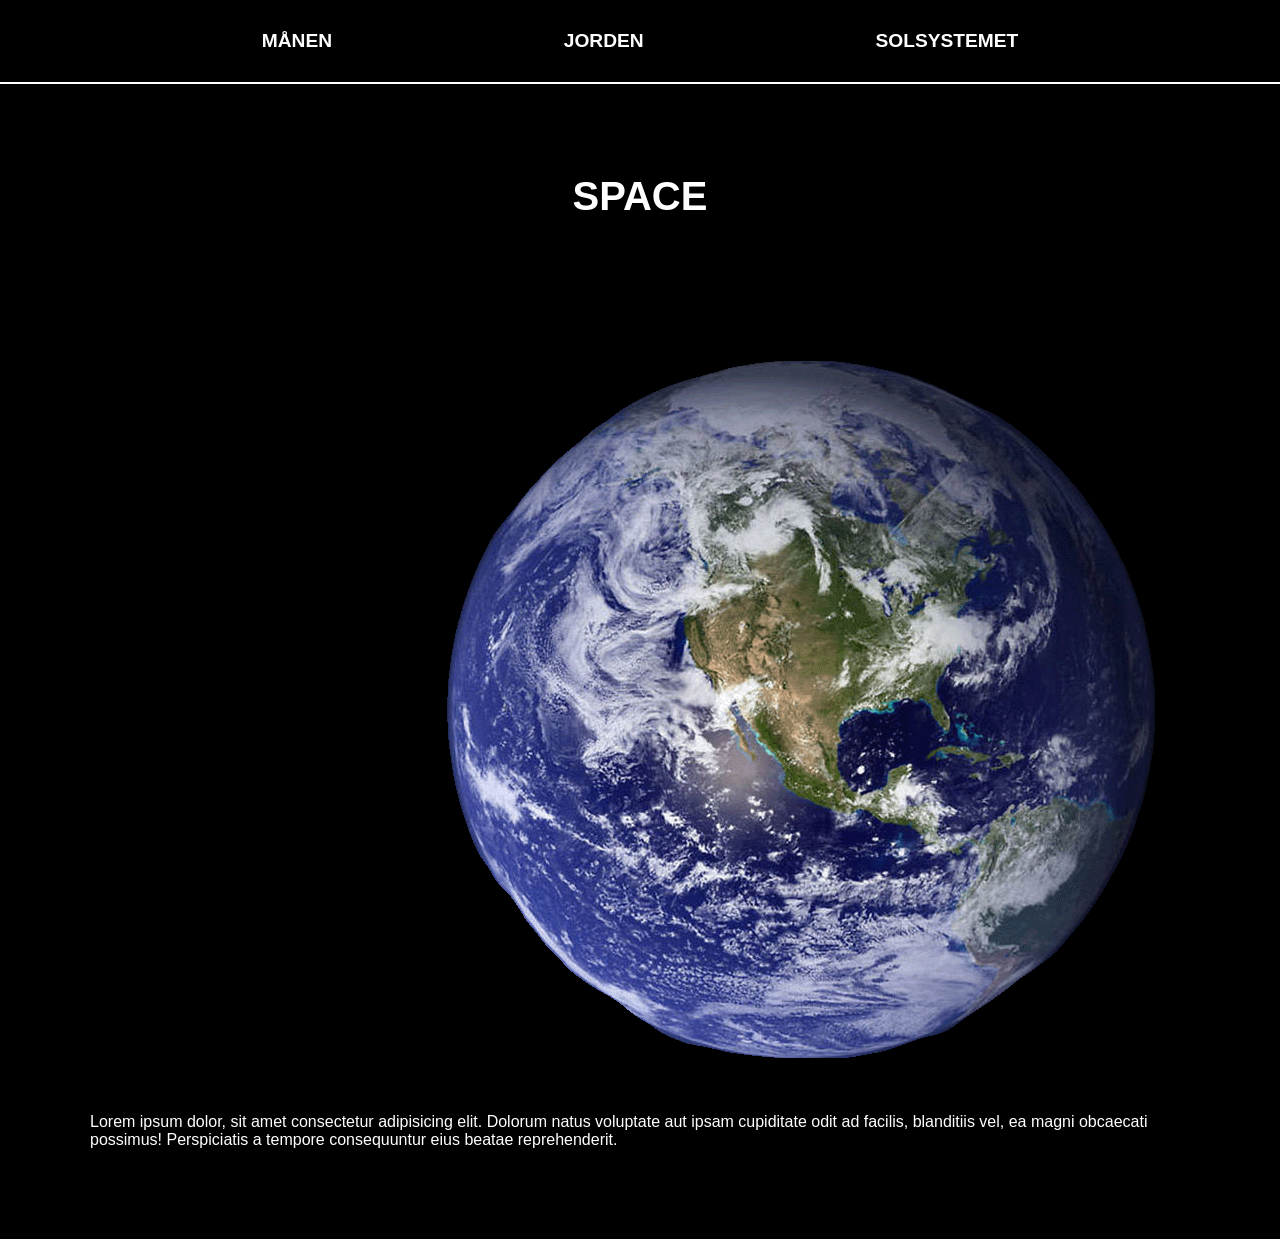
==== index.html @ e1d9471d "Start" ====
<!DOCTYPE html>
<html lang="en">
<head>
  <meta charset="UTF-8">
  <meta name="viewport" content="width=device-width, initial-scale=1.0">
  <link rel="stylesheet" href="css/style.css">
  <title>Document</title>
</head>


<body>
  <div id="wrapper">
    <nav id="n">
      <a href="">MÅNEN</a>
      <a href="">JORDEN</a>
      <a href="">SOLSYSTEMET</a>

    </nav>
    <header id="h">
      SPACE
    </header>
    <main id="m">
      <img src="img/jorden_nasa.png" alt="jorden_nasa">
      Lorem ipsum dolor, sit amet consectetur adipisicing elit. Dolorum natus voluptate aut ipsam cupiditate odit ad facilis, blanditiis vel, ea magni obcaecati possimus! Perspiciatis a tempore consequuntur eius beatae reprehenderit.
    </main>
   


  </div>
 
</body>
</html>
---- css/style.css ----
#wrapper {
    width: 100%;
    position: absolute;
    top: 0;
    left: 0;
    grid-template-areas:
        "n n n n n n"
        "h h h h h h"
        "m m m m m m"
        "m m m m m m"
        "f f f f f f";
    /*background-image: url("/img/spacebackground.jpg");*/
    background-color: black;
    background-size: 100% 100%;
}

#n {
    grid-area: n;
    padding: 30px;
    color: white;
    border-bottom: 2px solid white;
    font-family: sans-serif;
    font-weight:bold;
    font-size: larger;
    justify-content: space-evenly;
    display: flex;
}

a {
    color: rgb(255, 255, 255);
    text-decoration: none;
}

#h {
    grid-area: h;
    font-weight: bold;
    text-align: center;
    color: white;
    font-family: sans-serif;
    font-size: 40px;
    padding-top: 10vh;
}

#m {
    grid-area: m;
    color: white;
    padding: 10vh;
    padding-top: 10vh;
    font-family: sans-serif;
}
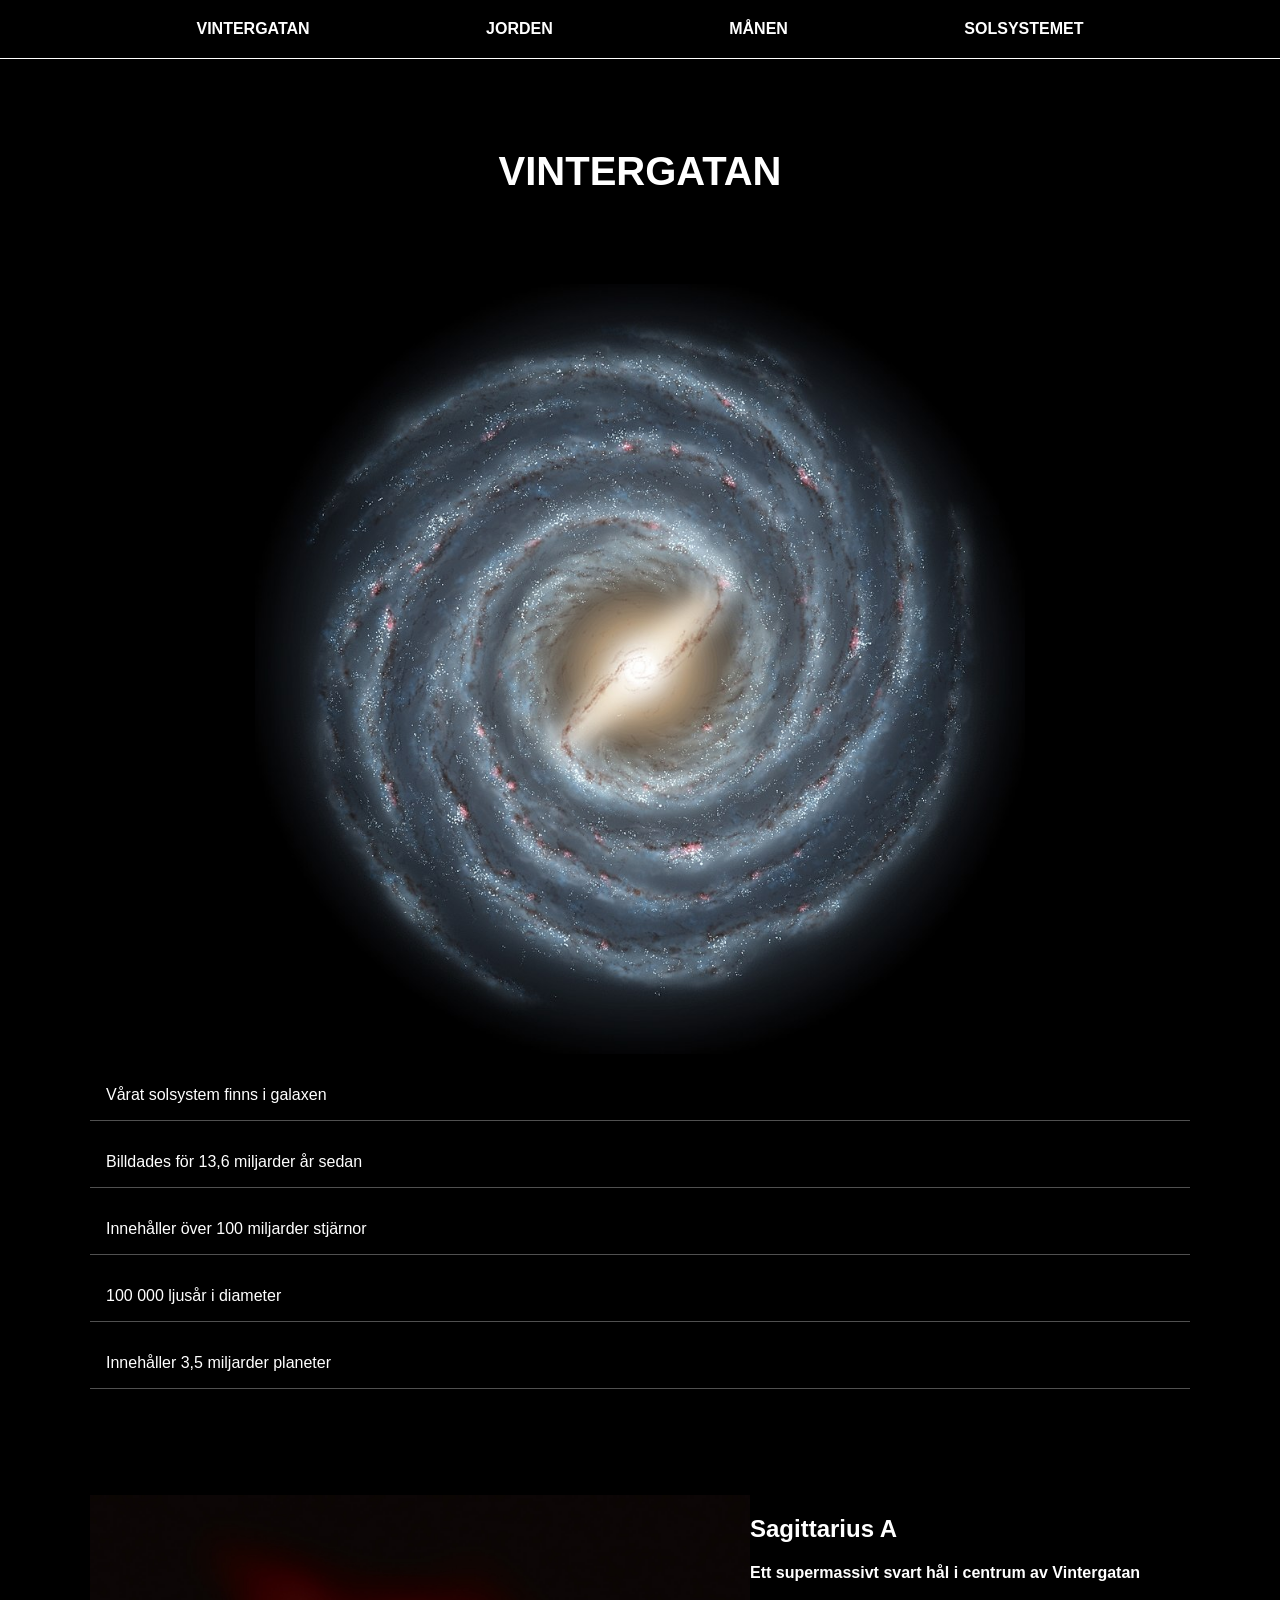
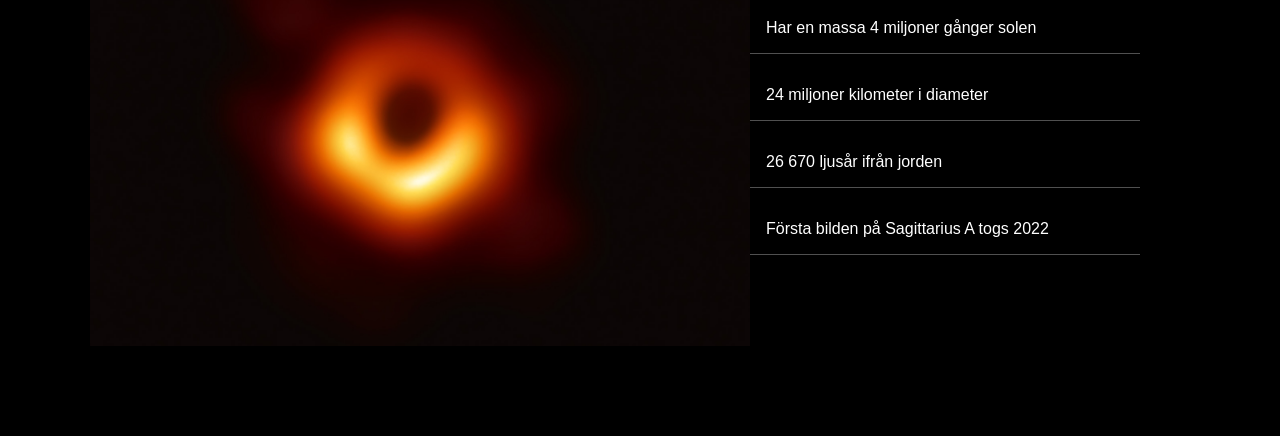
==== commit 917108cc: "v.11" ====
--- a/index.html
+++ b/index.html
@@ -11,17 +11,39 @@
 <body>
   <div id="wrapper">
     <nav id="n">
-      <a href="">MÅNEN</a>
-      <a href="">JORDEN</a>
+      <a href="index.html">VINTERGATAN</a>
+      <a href="jorden.html">JORDEN</a>
+      <a href="manen.html">MÅNEN</a>
       <a href="">SOLSYSTEMET</a>
 
     </nav>
     <header id="h">
-      SPACE
+      VINTERGATAN
     </header>
     <main id="m">
-      <img src="img/jorden_nasa.png" alt="jorden_nasa">
-      Lorem ipsum dolor, sit amet consectetur adipisicing elit. Dolorum natus voluptate aut ipsam cupiditate odit ad facilis, blanditiis vel, ea magni obcaecati possimus! Perspiciatis a tempore consequuntur eius beatae reprehenderit.
+      <img src="img/Milky_Way_2005.jpg" style="width:70%" alt="vintergatan" class="center">
+      
+      <div>
+        <p>Vårat solsystem finns i galaxen</p>
+        <p>Billdades för 13,6 miljarder år sedan</p>
+        <p>Innehåller över 100 miljarder stjärnor</p>
+        <p>100 000 ljusår i diameter</p>
+        <p>Innehåller 3,5 miljarder planeter</p>
+      
+      </div>
+
+      <div class="sagittarius-section">
+        <img src="img/sgra.jpg" width="60%" alt="sagittarius">
+
+        <div class="sagittarius-text">
+          <h2>Sagittarius A</h2>
+          <h4>Ett supermassivt svart hål i centrum av Vintergatan</h4>
+          <p>Har en massa 4 miljoner gånger solen</p>
+          <p>24 miljoner kilometer i diameter</p>
+          <p>26 670 ljusår ifrån jorden</p>
+          <p>Första bilden på Sagittarius A togs 2022</p>
+        </div>
+      </div>
     </main>
    
 
--- a/css/style.css
+++ b/css/style.css
@@ -1,4 +1,5 @@
 #wrapper {
+    display: grid;
     width: 100%;
     position: absolute;
     top: 0;
@@ -16,14 +17,15 @@
 
 #n {
     grid-area: n;
-    padding: 30px;
+    padding: 20px;
     color: white;
-    border-bottom: 2px solid white;
-    font-family: sans-serif;
-    font-weight:bold;
+    border-bottom: 1px solid white;
     font-size: larger;
     justify-content: space-evenly;
     display: flex;
+    font-family: sans-serif;
+    font-weight: 600;
+    font-size: 1rem;
 }
 
 a {
@@ -47,4 +49,28 @@
     padding: 10vh;
     padding-top: 10vh;
     font-family: sans-serif;
-}+    margin-left: auto;
+    margin-right: auto;
+}
+
+p {
+    padding: 1rem;
+    border-bottom: 0.5px solid rgb(80, 80, 80);
+}
+
+.center {
+    display: block;
+    margin-left: auto;
+    margin-right: auto;
+}
+
+.sagittarius-section {
+    display: flex;
+    align-items: flex-start;
+    padding-top: 10vh;
+    
+}
+
+.sagittarius-section img {
+    height: auto;
+}
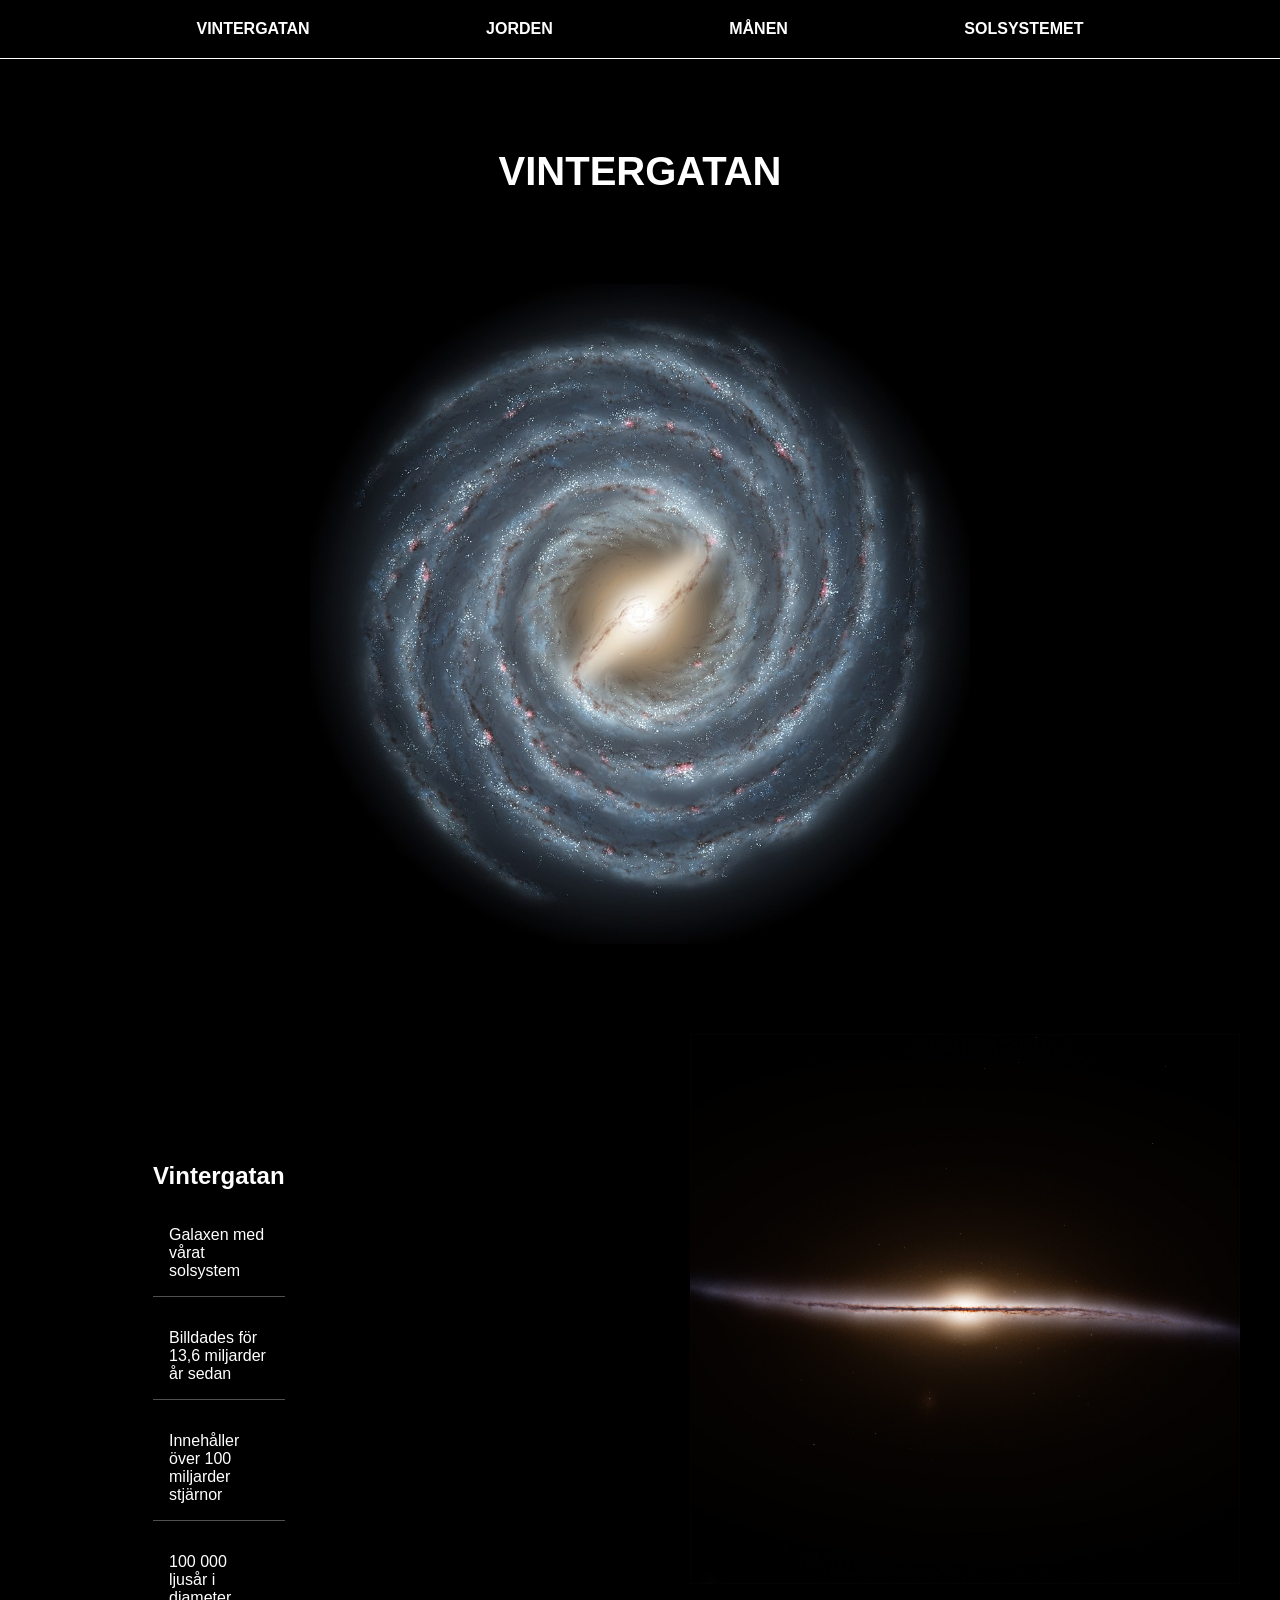
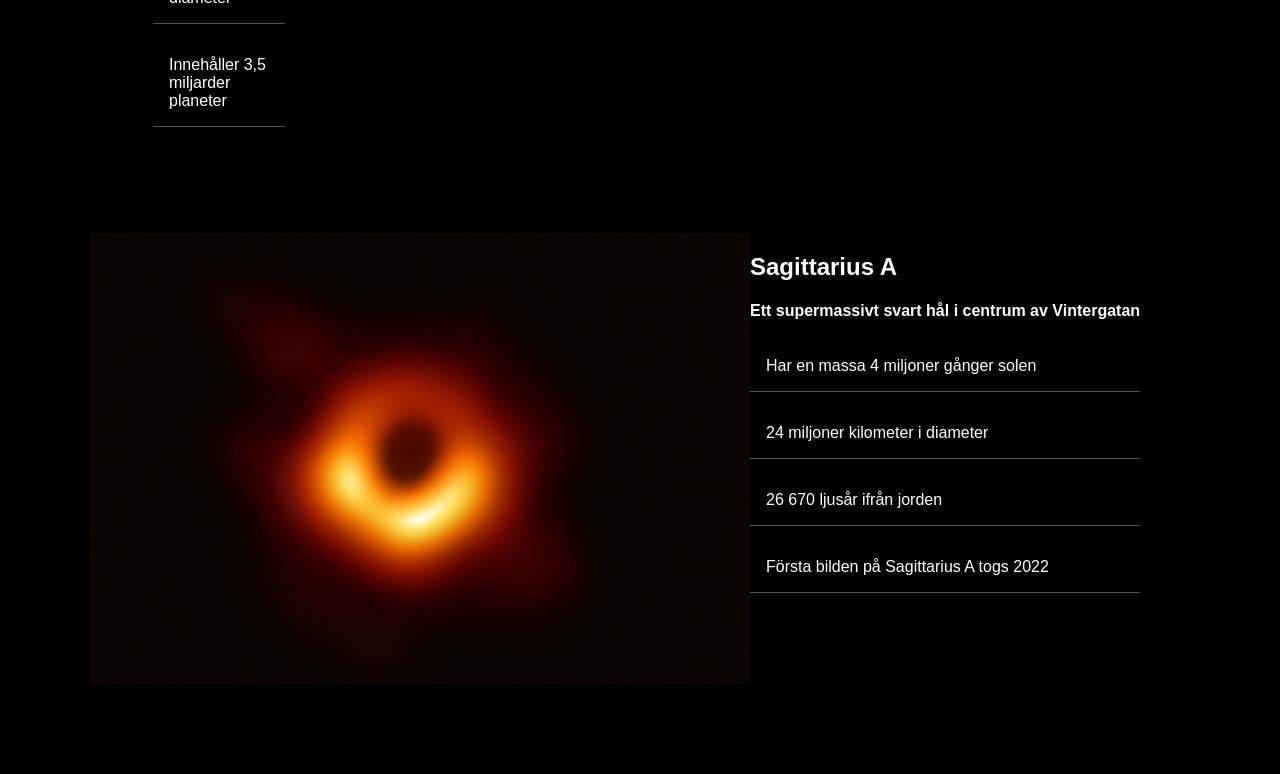
==== commit 691eb638: "v.12" ====
--- a/index.html
+++ b/index.html
@@ -21,15 +21,21 @@
       VINTERGATAN
     </header>
     <main id="m">
-      <img src="img/Milky_Way_2005.jpg" style="width:70%" alt="vintergatan" class="center">
+      <img src="img/Milky_Way_2005.jpg" style="width:60%" alt="vintergatan" class="center">
       
-      <div>
-        <p>Vårat solsystem finns i galaxen</p>
-        <p>Billdades för 13,6 miljarder år sedan</p>
-        <p>Innehåller över 100 miljarder stjärnor</p>
-        <p>100 000 ljusår i diameter</p>
-        <p>Innehåller 3,5 miljarder planeter</p>
-      
+
+
+      <div class="milkyway"> 
+
+        <div class="milkytext">
+          <h2>Vintergatan</h2>
+          <p>Galaxen med vårat solsystem</p>
+          <p>Billdades för 13,6 miljarder år sedan</p>
+          <p>Innehåller över 100 miljarder stjärnor</p>
+          <p>100 000 ljusår i diameter</p>
+          <p>Innehåller 3,5 miljarder planeter</p>
+        </div>
+        <img id="sidemilkyway" src="img/side_milkyway.jpg" width="50%"; alt="vintergatan">
       </div>
 
       <div class="sagittarius-section">
--- a/css/style.css
+++ b/css/style.css
@@ -4,13 +4,13 @@
     position: absolute;
     top: 0;
     left: 0;
+    right: 0;
     grid-template-areas:
         "n n n n n n"
         "h h h h h h"
         "m m m m m m"
         "m m m m m m"
         "f f f f f f";
-    /*background-image: url("/img/spacebackground.jpg");*/
     background-color: black;
     background-size: 100% 100%;
 }
@@ -64,13 +64,37 @@
     margin-right: auto;
 }
 
+.milkyway {
+    display: flex;
+    align-items: flex-start;
+    margin-top: 10vh;
+}
+
+.milkytext {
+    height: auto;
+    margin-top: 12vh;
+    margin-left: 7vh;
+}
+
+#sidemilkyway { 
+margin-left: 45vh;
+}
+
 .sagittarius-section {
     display: flex;
     align-items: flex-start;
     padding-top: 10vh;
-    
 }
 
 .sagittarius-section img {
     height: auto;
 }
+
+.moon {
+    display: flex;
+    align-items: flex-start;
+    height: auto;
+    margin-top: 40vh;
+}
+
+
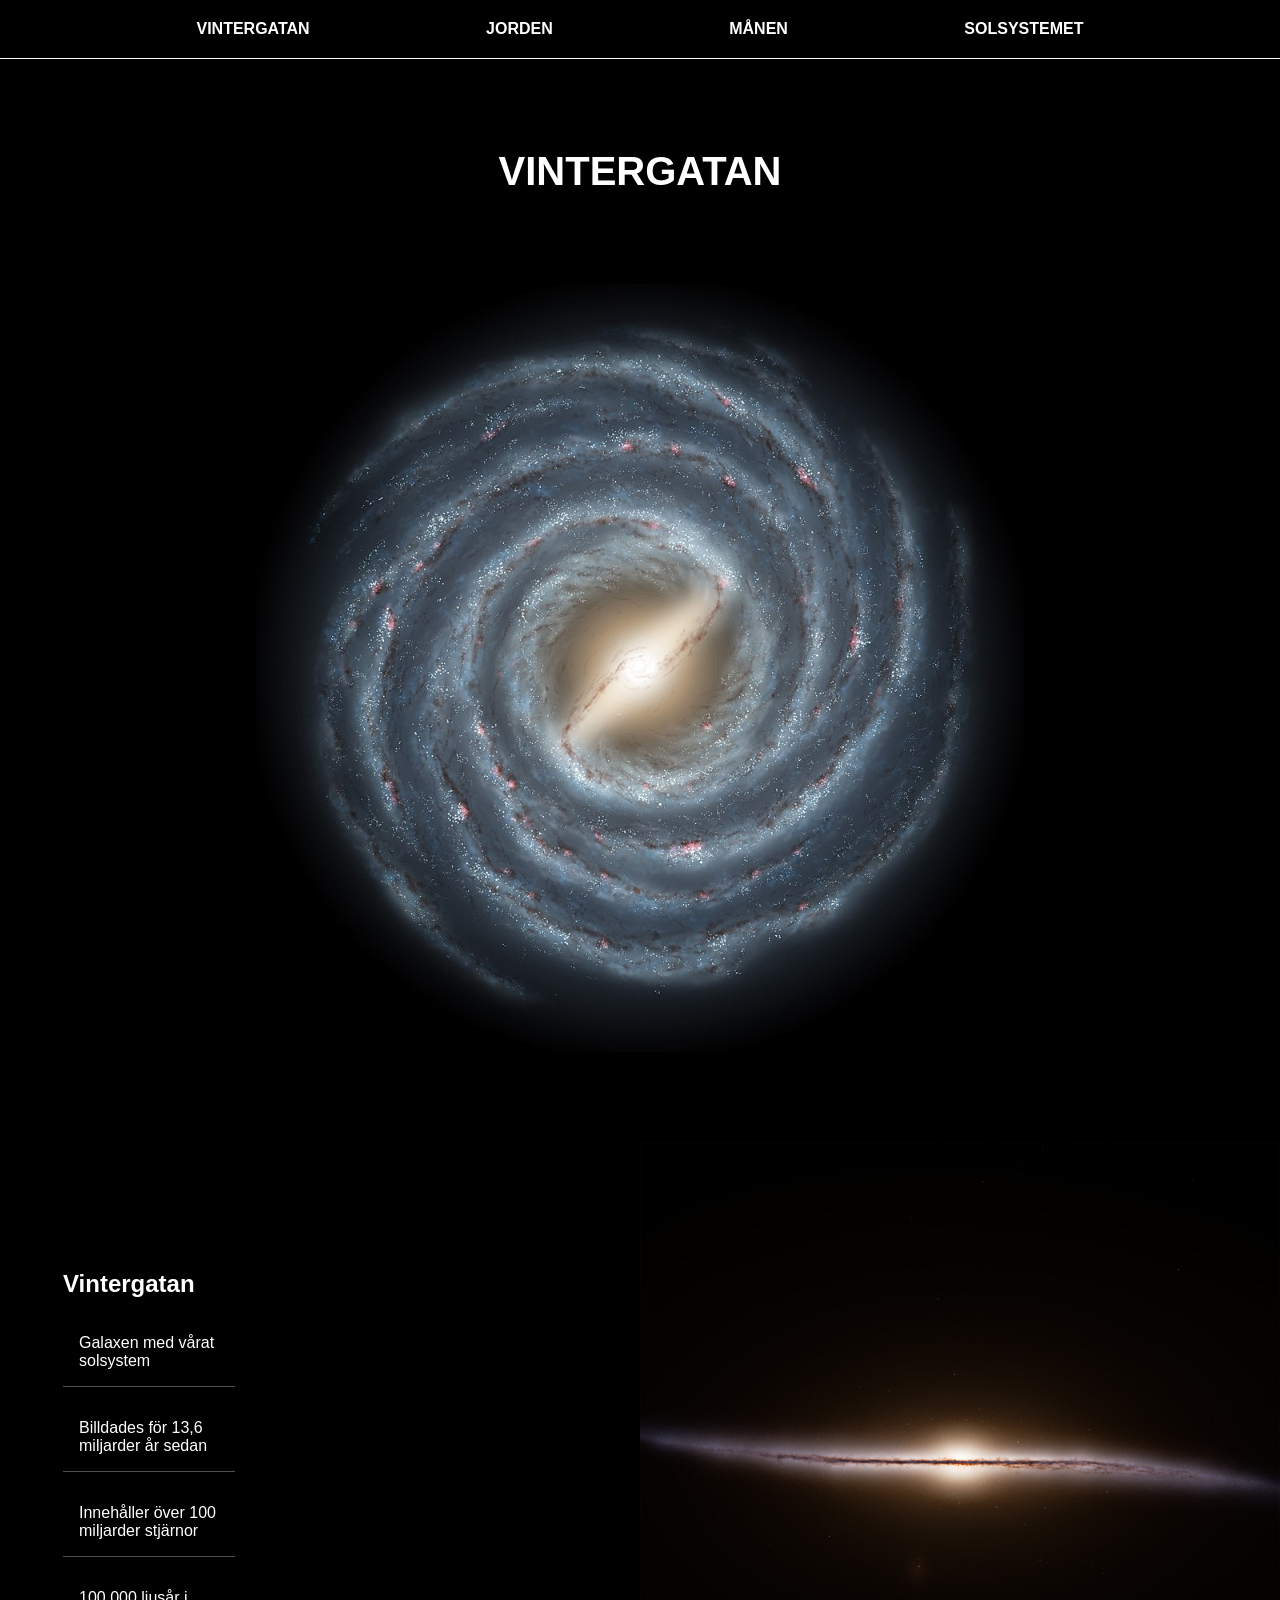
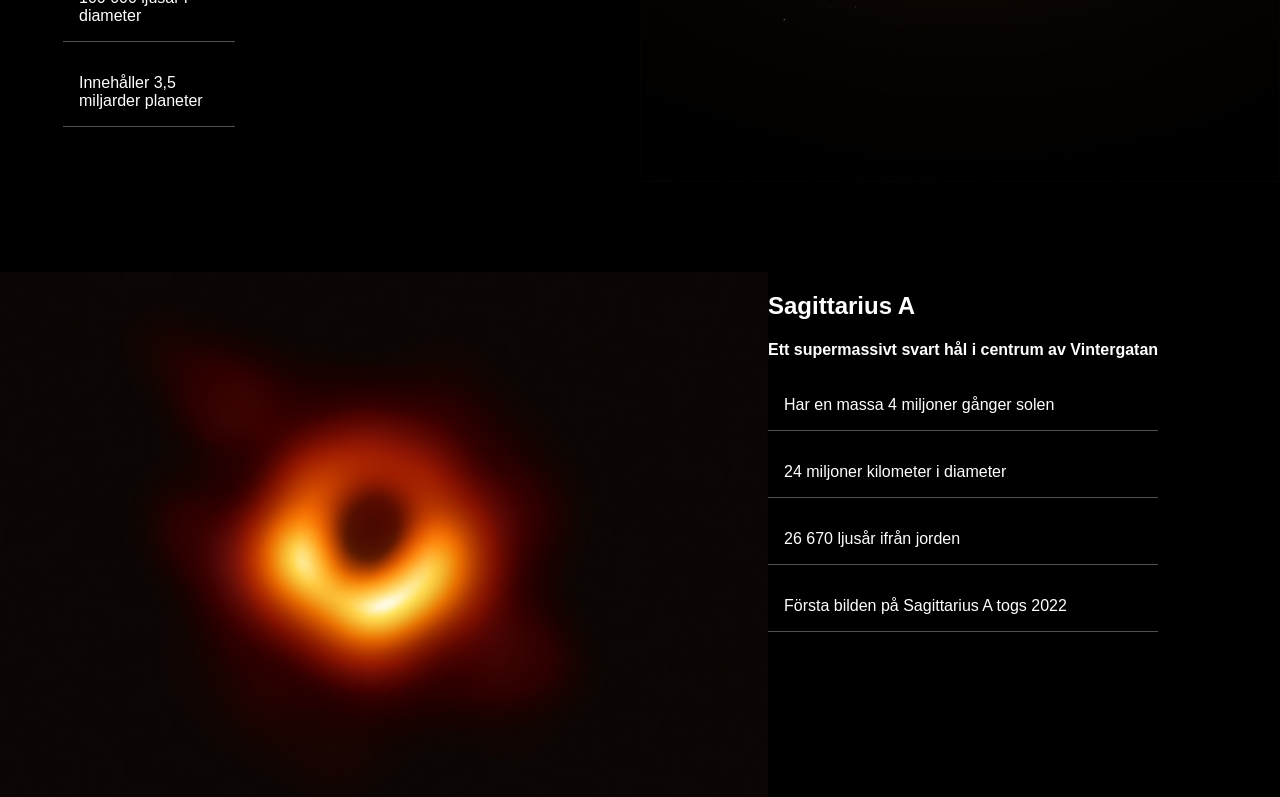
==== commit 60dd86a3: "v.13" ====
--- a/index.html
+++ b/index.html
@@ -22,8 +22,6 @@
     </header>
     <main id="m">
       <img src="img/Milky_Way_2005.jpg" style="width:60%" alt="vintergatan" class="center">
-      
-
 
       <div class="milkyway"> 
 
--- a/css/style.css
+++ b/css/style.css
@@ -46,7 +46,7 @@
 #m {
     grid-area: m;
     color: white;
-    padding: 10vh;
+    /*padding: 10vh;*/
     padding-top: 10vh;
     font-family: sans-serif;
     margin-left: auto;
@@ -97,4 +97,18 @@
     margin-top: 40vh;
 }
 
+#moonlanding {
+    margin-top: 20vh;
+}
 
+.container {
+    position: relative;
+    text-align: center;
+}
+
+.top-right {
+    position: absolute;
+    top: 1vh;
+    right: 14vh;
+    max-width: 45vh;
+}
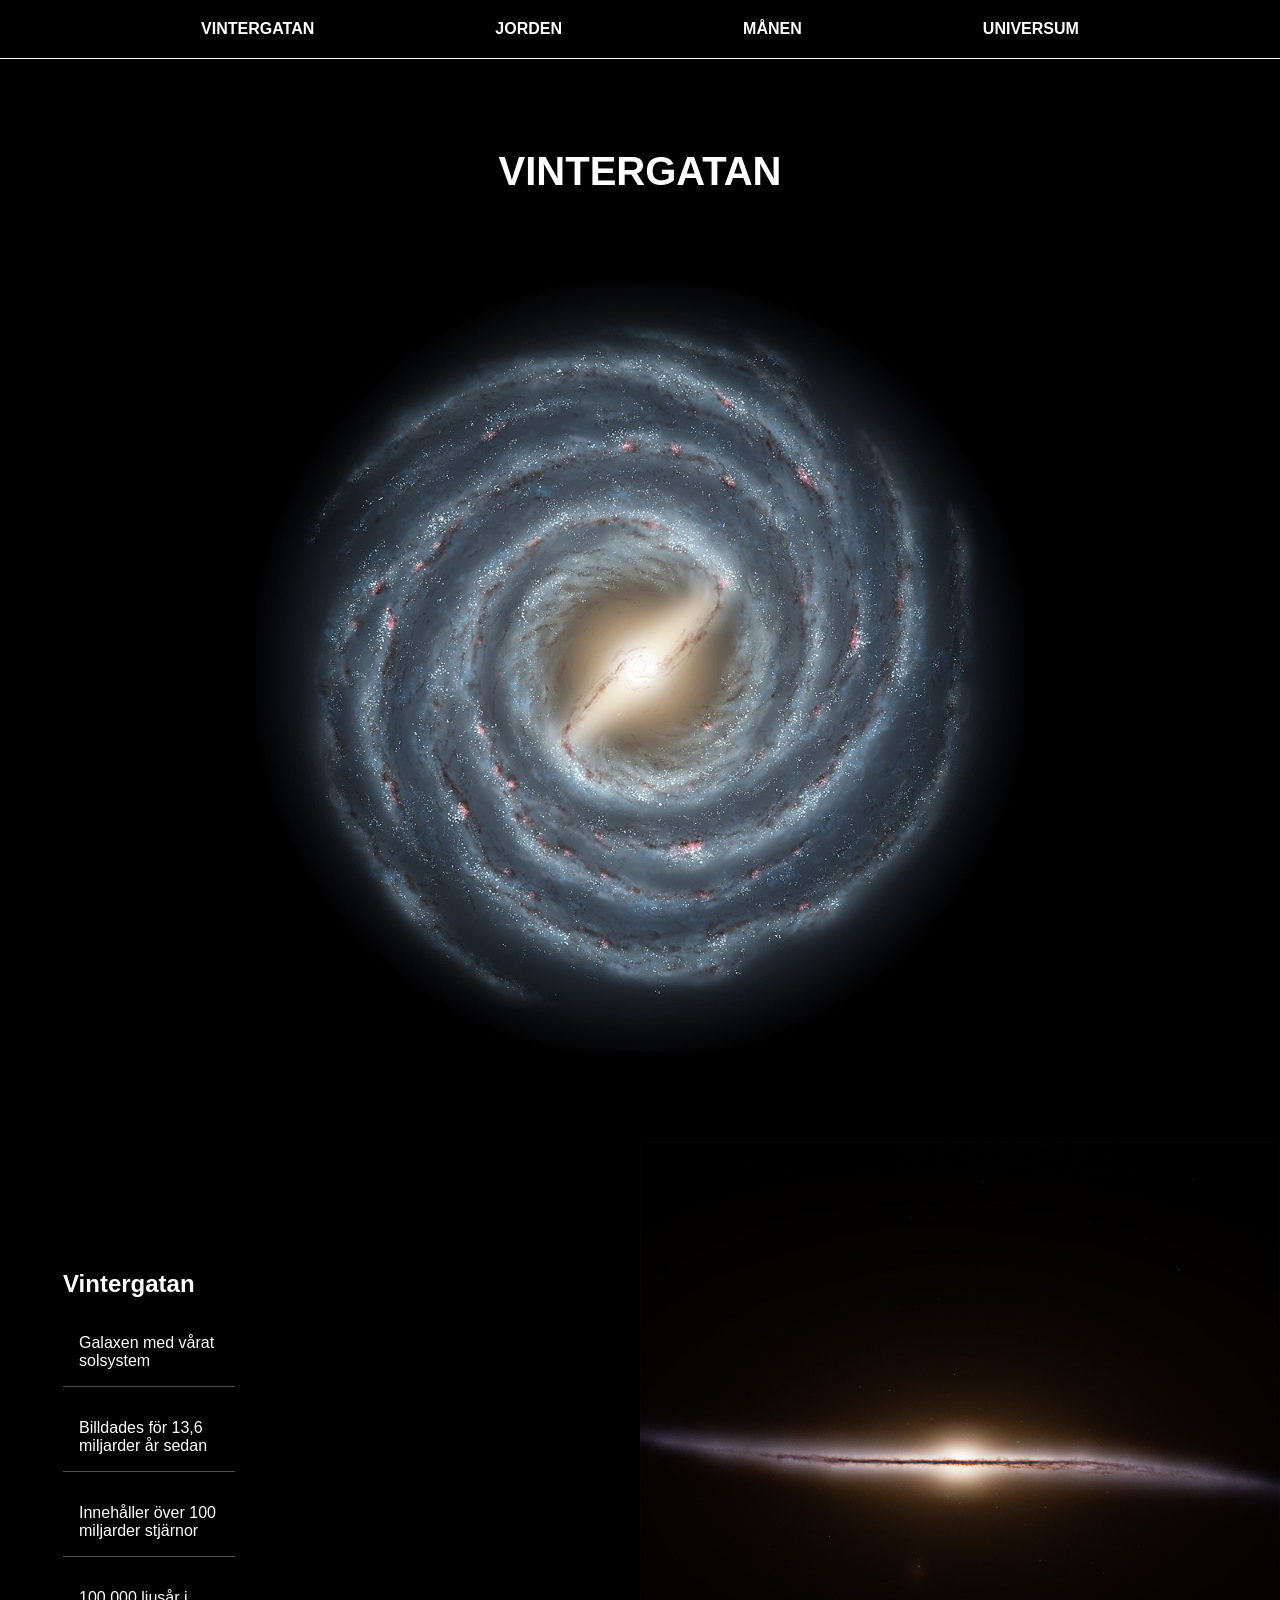
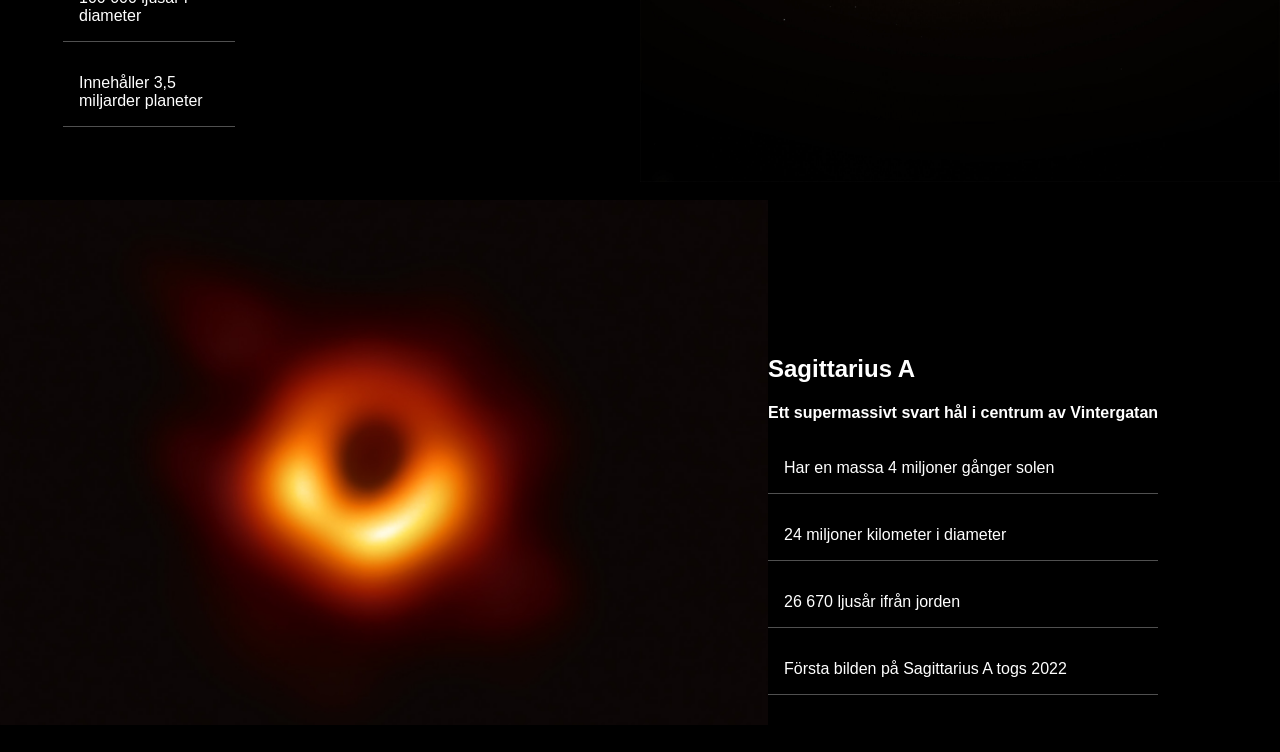
==== commit f5e84ce2: "17.2" ====
--- a/index.html
+++ b/index.html
@@ -14,7 +14,8 @@
       <a href="index.html">VINTERGATAN</a>
       <a href="jorden.html">JORDEN</a>
       <a href="manen.html">MÅNEN</a>
-      <a href="">SOLSYSTEMET</a>
+      <a href="universum.html">UNIVERSUM</a>
+      
 
     </nav>
     <header id="h">
--- a/css/style.css
+++ b/css/style.css
@@ -77,17 +77,23 @@
 }
 
 #sidemilkyway { 
-margin-left: 45vh;
+    margin-left: 45vh;
 }
 
 .sagittarius-section {
     display: flex;
     align-items: flex-start;
-    padding-top: 10vh;
+    padding-top: 2vh;
+    padding-bottom: 3vh;
 }
 
 .sagittarius-section img {
     height: auto;
+    padding-bottom: 0vh;
+}
+
+.sagittarius-text {
+    padding-top: 15vh;
 }
 
 .moon {
@@ -103,7 +109,7 @@
 
 .container {
     position: relative;
-    text-align: center;
+    text-align: left;
 }
 
 .top-right {
@@ -111,4 +117,18 @@
     top: 1vh;
     right: 14vh;
     max-width: 45vh;
+    background-color: black;
+    padding: 4vh;
+    border-radius: 18px;
 }
+
+.jorden {
+    display: flex;
+    align-items: flex-start;
+    height: auto;
+    margin-top: 20vh
+}
+
+img.wormhole {
+    padding-top: 20vh;
+}
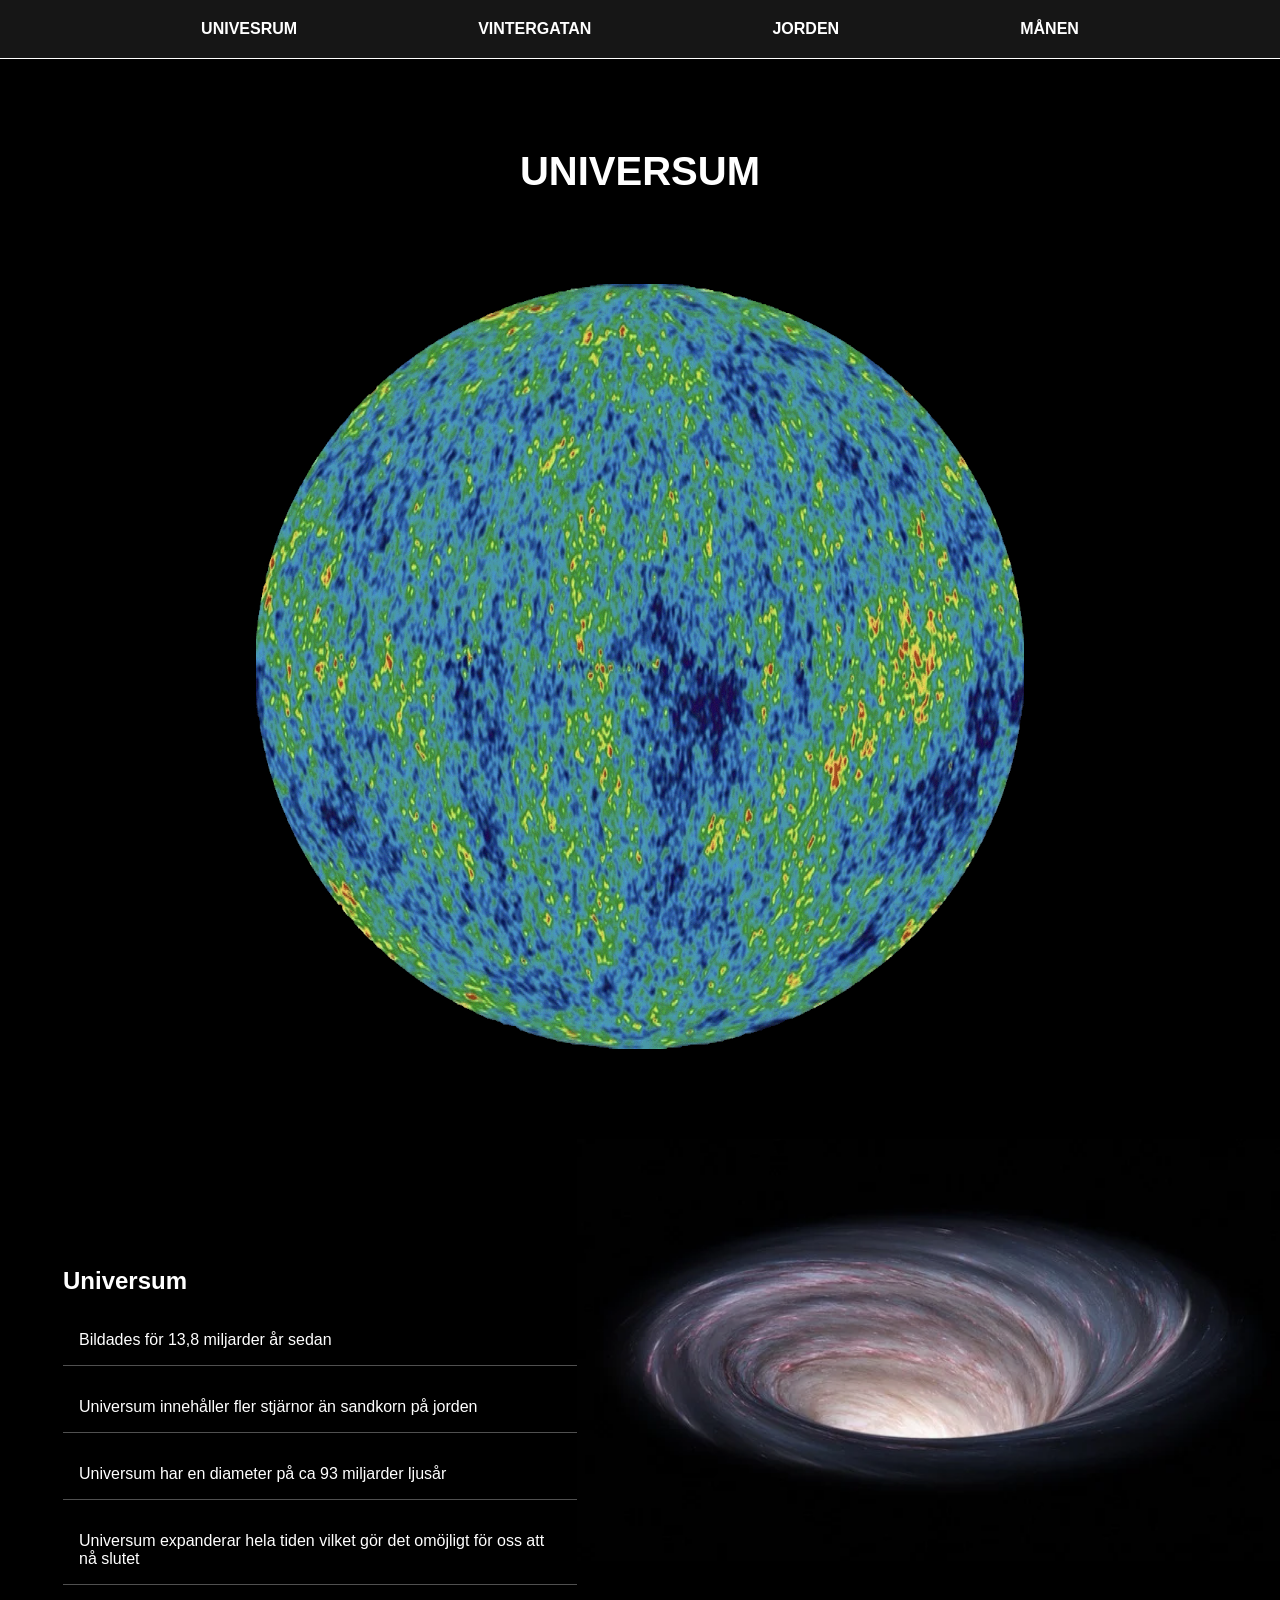
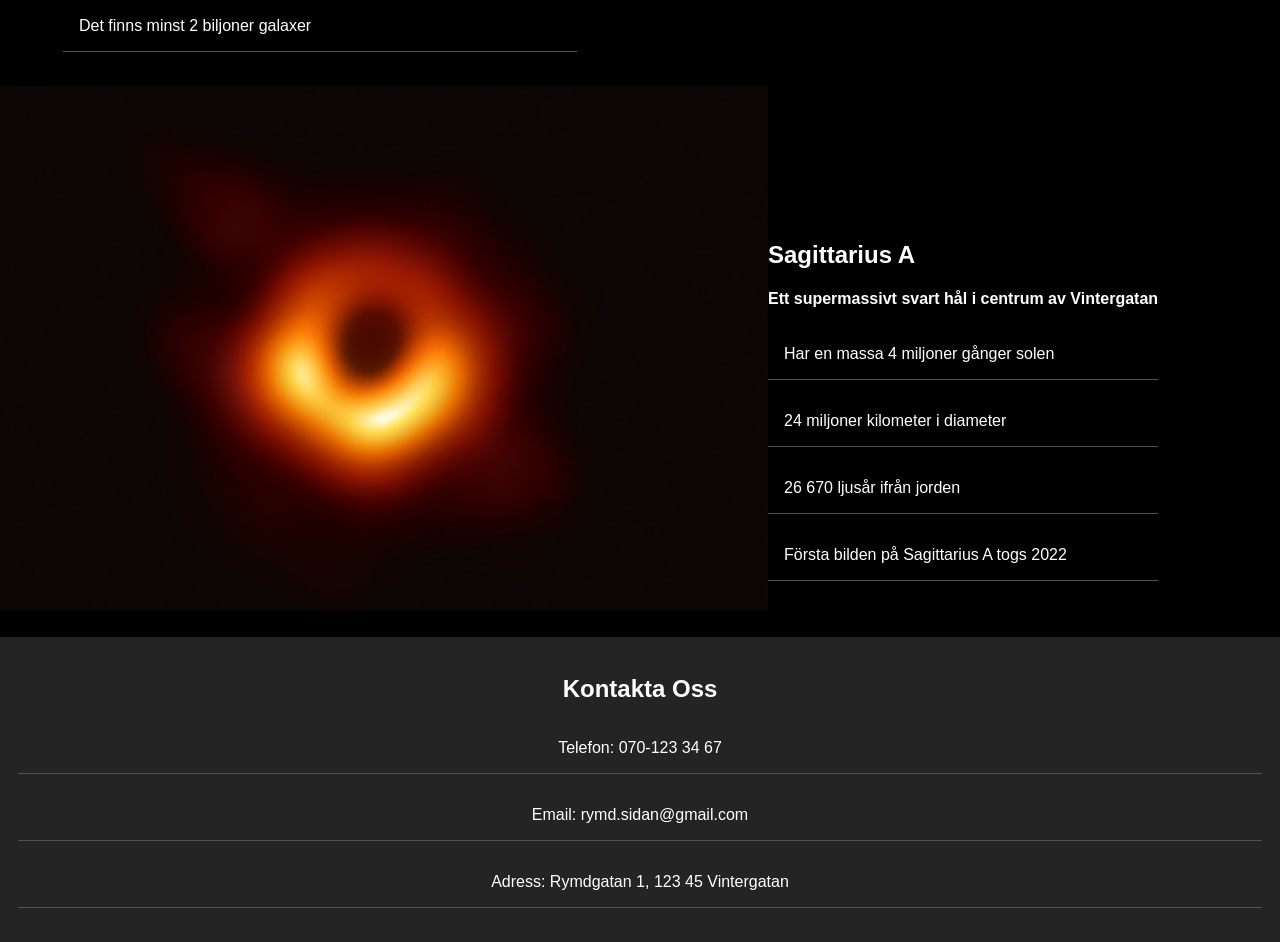
==== commit e47a176f: "v.17.3" ====
--- a/index.html
+++ b/index.html
@@ -11,30 +11,31 @@
 <body>
   <div id="wrapper">
     <nav id="n">
-      <a href="index.html">VINTERGATAN</a>
+      <a href="index.html">UNIVESRUM</a>
+      <a href="vintergatan.html">VINTERGATAN</a>
       <a href="jorden.html">JORDEN</a>
       <a href="manen.html">MÅNEN</a>
-      <a href="universum.html">UNIVERSUM</a>
+      
       
 
     </nav>
     <header id="h">
-      VINTERGATAN
+      UNIVERSUM
     </header>
     <main id="m">
-      <img src="img/Milky_Way_2005.jpg" style="width:60%" alt="vintergatan" class="center">
+      <img src="img/ObsUniSph.png" style="width:60%" alt="universum" class="center">
 
       <div class="milkyway"> 
 
         <div class="milkytext">
-          <h2>Vintergatan</h2>
-          <p>Galaxen med vårat solsystem</p>
-          <p>Billdades för 13,6 miljarder år sedan</p>
-          <p>Innehåller över 100 miljarder stjärnor</p>
-          <p>100 000 ljusår i diameter</p>
-          <p>Innehåller 3,5 miljarder planeter</p>
+          <h2>Universum</h2>
+          <p>Bildades för 13,8 miljarder år sedan</p>
+          <p>Universum innehåller fler stjärnor än sandkorn på jorden</p>
+          <p>Universum har en diameter på ca 93 miljarder ljusår</p>
+          <p>Universum expanderar hela tiden vilket gör det omöjligt för oss att nå slutet</p>
+          <p>Det finns minst 2 biljoner galaxer</p>
         </div>
-        <img id="sidemilkyway" src="img/side_milkyway.jpg" width="50%"; alt="vintergatan">
+        <img id="wormhole" src="img/wormhole.webp" width="60%"; alt="wormhole">
       </div>
 
       <div class="sagittarius-section">
@@ -50,10 +51,16 @@
         </div>
       </div>
     </main>
-   
+
+    <footer>
+        <h2>Kontakta Oss</h2>
+        <p>Telefon: 070-123 34 67</p>
+        <p>Email: rymd.sidan@gmail.com</p>
+        <p>Adress: Rymdgatan 1, 123 45 Vintergatan</p>
+    </footer>
 
 
   </div>
  
 </body>
-</html>
+</html>
--- a/css/style.css
+++ b/css/style.css
@@ -1,10 +1,6 @@
 #wrapper {
     display: grid;
     width: 100%;
-    position: absolute;
-    top: 0;
-    left: 0;
-    right: 0;
     grid-template-areas:
         "n n n n n n"
         "h h h h h h"
@@ -13,6 +9,10 @@
         "f f f f f f";
     background-color: black;
     background-size: 100% 100%;
+}
+
+body {
+    margin: 0;
 }
 
 #n {
@@ -26,6 +26,7 @@
     font-family: sans-serif;
     font-weight: 600;
     font-size: 1rem;
+    background-color: rgb(22, 22, 22);
 }
 
 a {
@@ -77,7 +78,7 @@
 }
 
 #sidemilkyway { 
-    margin-left: 45vh;
+    padding-left: 35vh;
 }
 
 .sagittarius-section {
@@ -131,4 +132,13 @@
 
 img.wormhole {
     padding-top: 20vh;
-}+}
+
+footer {
+    grid-area: f;
+    background-color: rgb(36, 36, 36);
+    color: white;
+    text-align: center;
+    padding: 2vh;
+    font-family: sans-serif;
+}   
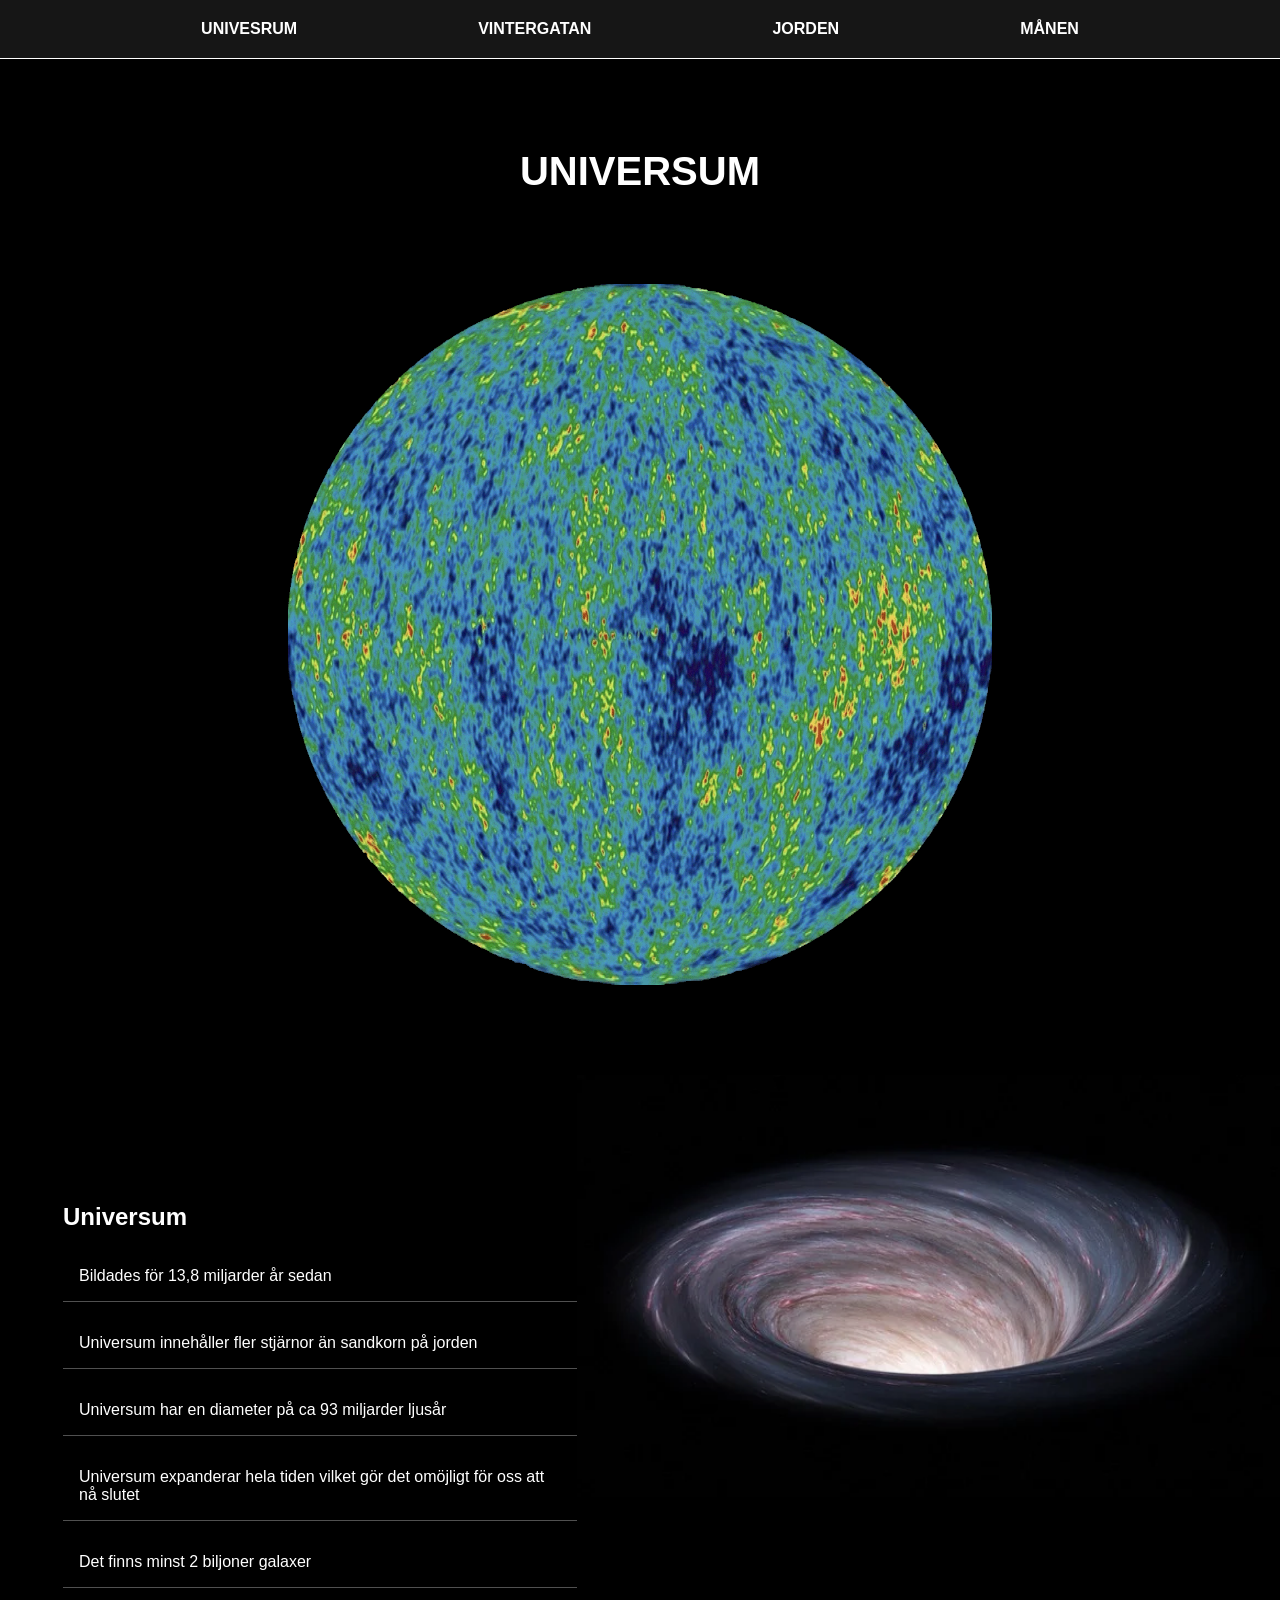
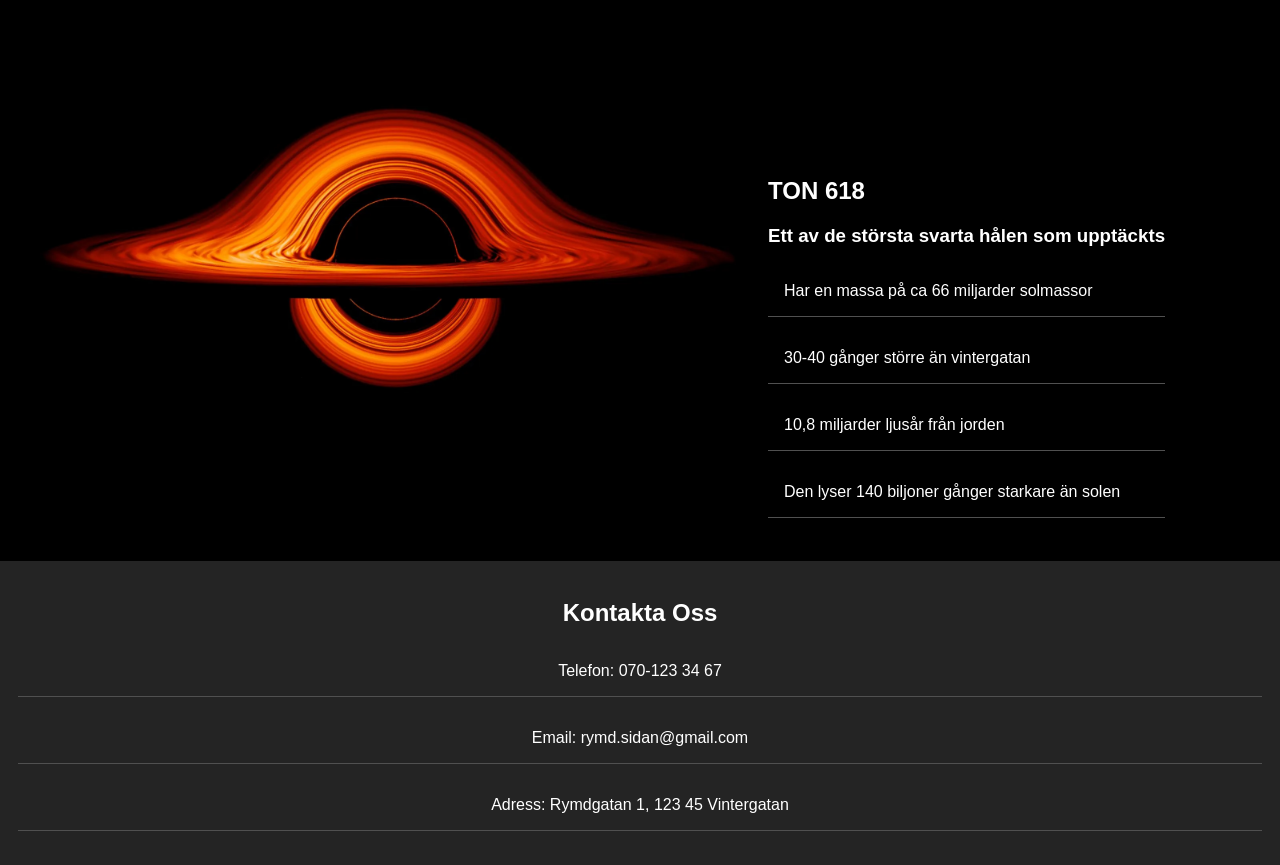
==== commit d9deeadb: "Inlämning" ====
--- a/index.html
+++ b/index.html
@@ -23,7 +23,7 @@
       UNIVERSUM
     </header>
     <main id="m">
-      <img src="img/ObsUniSph.png" style="width:60%" alt="universum" class="center">
+      <img src="img/ObsUniSph.png" style="width:55%" alt="universum" class="center">
 
       <div class="milkyway"> 
 
@@ -35,19 +35,19 @@
           <p>Universum expanderar hela tiden vilket gör det omöjligt för oss att nå slutet</p>
           <p>Det finns minst 2 biljoner galaxer</p>
         </div>
-        <img id="wormhole" src="img/wormhole.webp" width="60%"; alt="wormhole">
+        <img id="wormhole" src="img/wormhole.webp" style="width:60%;" alt="wormhole">
       </div>
 
       <div class="sagittarius-section">
-        <img src="img/sgra.jpg" width="60%" alt="sagittarius">
+        <img src="img/ton618.webp" style="width:60%;" alt="TON 618">
 
         <div class="sagittarius-text">
-          <h2>Sagittarius A</h2>
-          <h4>Ett supermassivt svart hål i centrum av Vintergatan</h4>
-          <p>Har en massa 4 miljoner gånger solen</p>
-          <p>24 miljoner kilometer i diameter</p>
-          <p>26 670 ljusår ifrån jorden</p>
-          <p>Första bilden på Sagittarius A togs 2022</p>
+          <h2>TON 618</h2>
+          <h3>Ett av de största svarta hålen som upptäckts</h3>
+          <p>Har en massa på ca 66 miljarder solmassor</p>
+          <p>30-40 gånger större än vintergatan</p>
+          <p>10,8 miljarder ljusår från jorden</p>
+          <p>Den lyser 140 biljoner gånger starkare än solen</p>
         </div>
       </div>
     </main>
--- a/css/style.css
+++ b/css/style.css
@@ -2,7 +2,7 @@
     display: grid;
     width: 100%;
     grid-template-areas:
-        "n n n n n n"
+        "n n n n n n"   
         "h h h h h h"
         "m m m m m m"
         "m m m m m m"
@@ -47,7 +47,6 @@
 #m {
     grid-area: m;
     color: white;
-    /*padding: 10vh;*/
     padding-top: 10vh;
     font-family: sans-serif;
     margin-left: auto;
@@ -141,4 +140,58 @@
     text-align: center;
     padding: 2vh;
     font-family: sans-serif;
-}   +}   
+
+
+@media (max-width: 768px) {
+
+    .milkyway,
+    .sagittarius-section,
+    .moon,
+    .jorden {
+        flex-direction: column;
+        align-items: center;
+    }
+
+    img {
+        width: 100% !important;
+        height: auto;
+    }
+
+    .milkytext,
+    .sagittarius-text {
+        margin: 1rem 0;
+        padding: 0 1rem;
+    }
+
+    #sidemilkyway {
+        padding-left: 0;
+        width: 100%;
+    }
+
+    #h {
+        font-size: 2rem;
+        padding-top: 2rem;
+    }
+
+    #m {
+        padding-top: 1rem;
+    }
+
+    #n {
+        flex-wrap: wrap;
+        gap: 10px;
+        justify-content: center;
+    }
+
+    .moon,
+    .jorden {
+        margin-top: 2rem;
+    }
+
+    .top-right {
+        position: static;
+        max-width: 100%;
+        margin-top: 1rem;
+    }
+}
